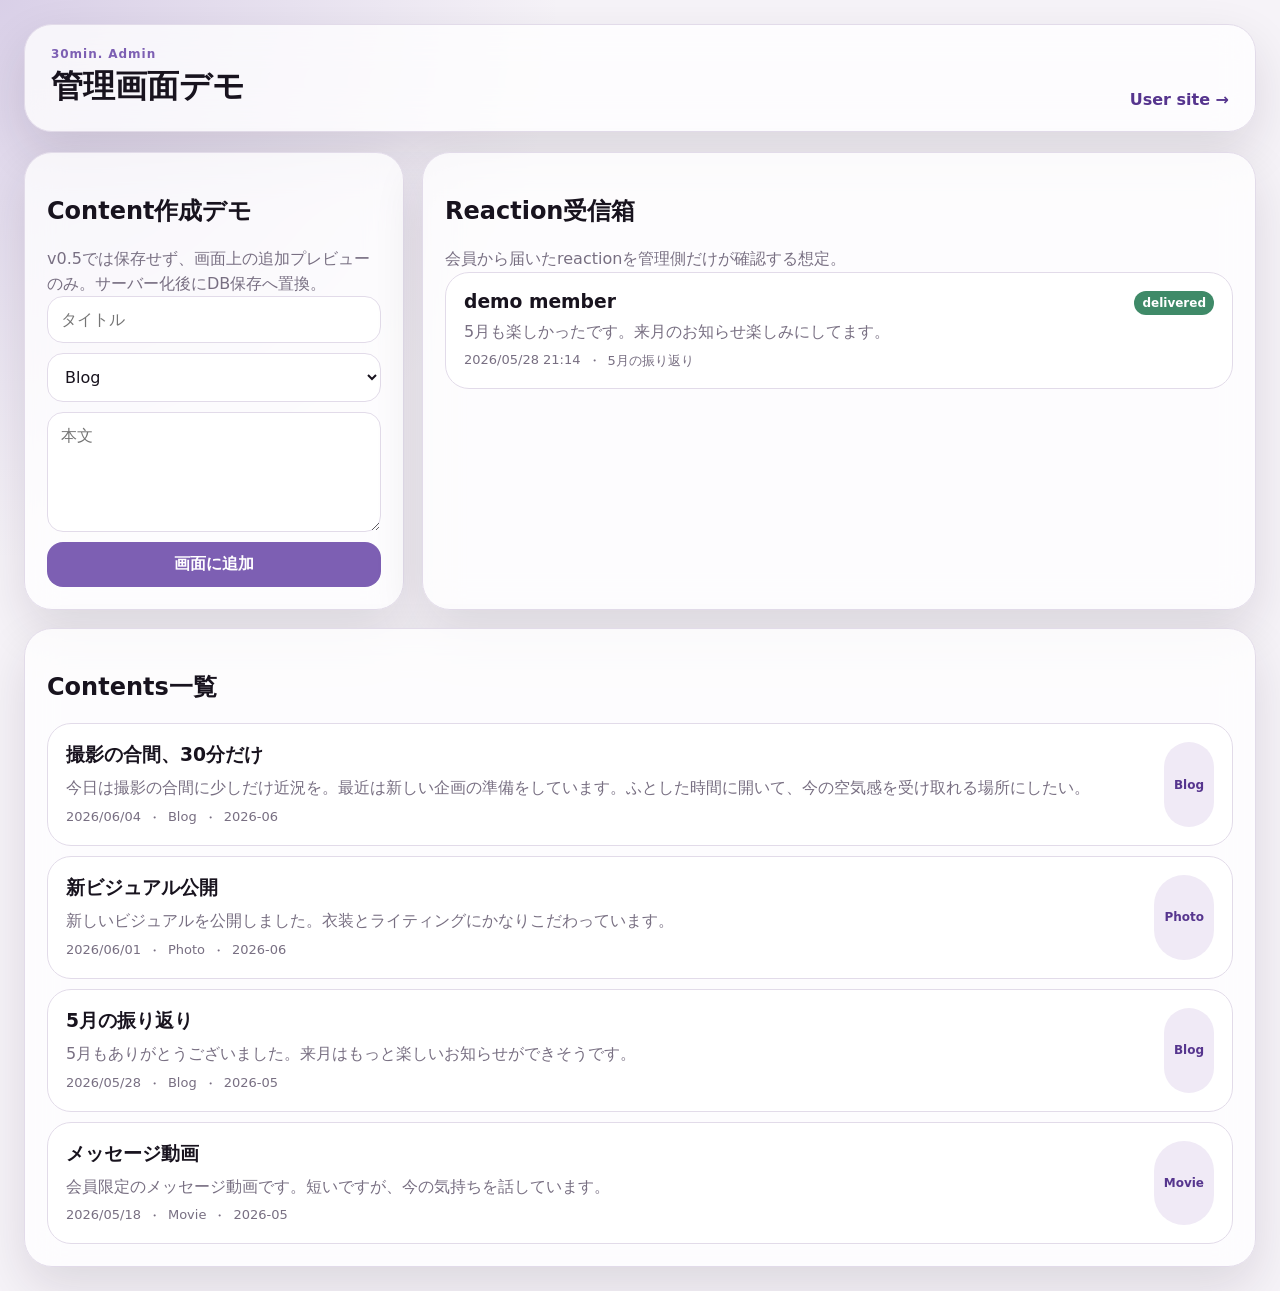
==== admin.html @ 9b10fd30 "Add files via upload" ====
<!DOCTYPE html>
<html lang="ja">
<head>
  <meta charset="UTF-8" />
  <meta name="viewport" content="width=device-width, initial-scale=1.0" />
  <title>30min. Admin Demo</title>
  <link rel="stylesheet" href="css/style.css" />
</head>
<body>
  <div class="admin-shell">
    <header class="admin-header"><div><p class="eyebrow">30min. Admin</p><h1>管理画面デモ</h1></div><a class="admin-link" href="index.html">User site →</a></header>
    <main class="admin-grid">
      <section class="panel"><h2>Content作成デモ</h2><p class="muted">v0.5では保存せず、画面上の追加プレビューのみ。サーバー化後にDB保存へ置換。</p><div class="form-grid"><input id="contentTitle" placeholder="タイトル" /><select id="contentCategory"><option>Blog</option><option>Photo</option><option>Movie</option><option>Goods</option></select><textarea id="contentBody" placeholder="本文"></textarea><button id="addContentBtn" class="primary-btn">画面に追加</button></div></section>
      <section class="panel"><h2>Reaction受信箱</h2><p class="muted">会員から届いたreactionを管理側だけが確認する想定。</p><div id="reactionInbox" class="list"></div></section>
      <section class="panel wide"><h2>Contents一覧</h2><div id="adminContents" class="list"></div></section>
    </main>
  </div>
  <script src="data/dummy-data.js"></script>
  <script src="js/admin.js"></script>
</body>
</html>
---- css/style.css ----
:root{--bg:#f6f3f8;--surface:#fff;--soft:#f0eaf6;--text:#18131e;--muted:#786f82;--line:#e2dbe9;--accent:#7d5fb3;--accent-strong:#56358e;--danger:#bd5069;--ok:#3f8a68;--shadow:0 20px 50px rgba(31,20,45,.12)}@media(prefers-color-scheme:dark){:root{--bg:#130f18;--surface:#211a29;--soft:#2c2436;--text:#f5edf9;--muted:#b9afc2;--line:#3d3349;--accent:#b99af2;--accent-strong:#d8c8ff;--shadow:0 20px 50px rgba(0,0,0,.32)}}*{box-sizing:border-box}body{margin:0;min-height:100vh;background:radial-gradient(circle at top left,rgba(125,95,179,.24),transparent 35rem),var(--bg);color:var(--text);font-family:system-ui,-apple-system,BlinkMacSystemFont,"Segoe UI",sans-serif}button,input,textarea,select{font:inherit}button{cursor:pointer}a{color:inherit}.site-shell{min-height:100vh;display:grid;grid-template-columns:280px 1fr;gap:24px;padding:24px}.sidebar,.main-panel,.panel,.admin-header{background:rgba(255,255,255,.76);border:1px solid var(--line);box-shadow:var(--shadow);backdrop-filter:blur(18px)}@media(prefers-color-scheme:dark){.sidebar,.main-panel,.panel,.admin-header{background:rgba(33,26,41,.8)}}.sidebar{border-radius:32px;padding:24px;display:flex;flex-direction:column;position:sticky;top:24px;height:calc(100vh - 48px)}.brand p,.eyebrow{margin:0 0 4px;color:var(--accent);letter-spacing:.08em;font-size:12px;font-weight:900}.brand h1,.topbar h2,.admin-header h1{margin:0}.desktop-nav{display:grid;gap:10px;margin-top:36px}.nav-item{border:0;border-radius:18px;padding:14px 16px;background:transparent;color:var(--muted);text-align:left;font-weight:900}.nav-item.active{background:var(--accent);color:white}.admin-link{margin-top:auto;color:var(--accent-strong);font-weight:900;text-decoration:none}.main-panel{border-radius:32px;overflow:hidden;min-width:0}.topbar{padding:24px 28px 14px;display:flex;align-items:center;justify-content:space-between;gap:16px}.content-area{padding:8px 28px 40px}.status-pill,.chip,.badge,.small-pill{display:inline-flex;align-items:center;justify-content:center;border-radius:999px;font-weight:900}.status-pill{padding:9px 13px;background:var(--soft);color:var(--accent-strong);border:1px solid var(--line)}.hero{min-height:260px;border-radius:32px;padding:30px;display:flex;flex-direction:column;justify-content:flex-end;background:linear-gradient(145deg,rgba(20,14,30,.02),rgba(20,14,30,.58)),radial-gradient(circle at 18% 18%,rgba(255,255,255,.7),transparent 10rem),linear-gradient(135deg,#8d72cb,#f4b8cf);color:#fff}.hero h2{font-size:clamp(32px,5vw,56px);margin:8px 0}.hero p{margin:0;opacity:.92}.section-title{margin:28px 2px 12px;color:var(--muted);font-size:15px;font-weight:900}.card-grid{display:grid;gap:14px}.home-grid{grid-template-columns:repeat(3,minmax(0,1fr))}.card{background:var(--surface);border:1px solid var(--line);border-radius:24px;padding:18px}.card.clickable:active{transform:scale(.99)}.card-row{display:flex;justify-content:space-between;gap:12px}.card h3{margin:0 0 8px}.card p,.muted{margin:0;color:var(--muted);line-height:1.55}.badge{background:var(--accent);color:white;min-width:26px;height:24px;padding:0 8px;font-size:12px}.badge.danger{background:var(--danger)}.badge.ok{background:var(--ok)}.badge-dot{display:inline-block;min-width:18px;height:18px;border-radius:999px;background:var(--danger);margin-left:7px;vertical-align:middle}.chip-row{display:flex;flex-wrap:wrap;gap:8px;margin:8px 0 18px}.chip{border:1px solid var(--line);background:var(--surface);color:var(--muted);padding:8px 12px}.chip.active{background:var(--accent);color:#fff;border-color:var(--accent)}.month-heading{margin:24px 2px 10px;color:var(--accent-strong);font-weight:900}.meta{display:flex;gap:7px;flex-wrap:wrap;color:var(--muted);font-size:13px;margin-top:8px}.detail-layout{display:grid;grid-template-columns:1fr 340px;gap:18px;align-items:start}.detail-media{height:220px;border-radius:28px;background:radial-gradient(circle at 70% 20%,rgba(255,255,255,.65),transparent 8rem),linear-gradient(135deg,#7756b0,#f2a9c3);margin:16px 0}.back-btn,.primary-btn,.ghost-btn{border:0;border-radius:16px;padding:12px 15px;font-weight:900}.back-btn,.ghost-btn{background:var(--soft);color:var(--accent-strong)}.primary-btn{background:var(--accent);color:white}textarea,input,select{width:100%;border:1px solid var(--line);border-radius:16px;padding:13px;background:var(--surface);color:var(--text)}textarea{min-height:120px;resize:vertical}.reaction-box{display:grid;gap:10px}.thanks{border-radius:20px;padding:14px;background:rgba(63,138,104,.12);color:var(--ok);font-weight:900;text-align:center}.hidden{display:none!important}.mobile-tabbar{display:none}.admin-shell{min-height:100vh;padding:24px}.admin-header{border-radius:28px;padding:22px 26px;display:flex;justify-content:space-between;gap:16px;align-items:center}.admin-grid{margin-top:20px;display:grid;grid-template-columns:380px 1fr;gap:18px}.panel{border-radius:28px;padding:22px}.panel.wide{grid-column:1/-1}.form-grid,.list{display:grid;gap:10px}.small-pill{background:var(--soft);color:var(--accent-strong);padding:6px 10px;font-size:12px}@media(max-width:820px){.site-shell{display:block;padding:0;min-height:100dvh}.sidebar{display:none}.main-panel{min-height:100dvh;border-radius:0;border:0;box-shadow:none;background:transparent}.topbar{padding:18px 18px 8px}.content-area{padding:8px 18px 104px}.hero{min-height:190px;padding:22px}.home-grid{grid-template-columns:1fr}.detail-layout{grid-template-columns:1fr}.mobile-tabbar{position:fixed;display:grid;grid-template-columns:repeat(4,1fr);left:10px;right:10px;bottom:max(10px,env(safe-area-inset-bottom));gap:6px;padding:9px;background:rgba(255,255,255,.78);border:1px solid var(--line);border-radius:24px;backdrop-filter:blur(18px);z-index:20}@media(prefers-color-scheme:dark){.mobile-tabbar{background:rgba(33,26,41,.82)}}.mobile-tab{position:relative;border:0;border-radius:17px;min-height:54px;background:transparent;color:var(--muted);font-size:11px;font-weight:900}.mobile-tab.active{background:var(--accent);color:white}.admin-shell{padding:14px}.admin-header{border-radius:22px}.admin-grid{grid-template-columns:1fr}}
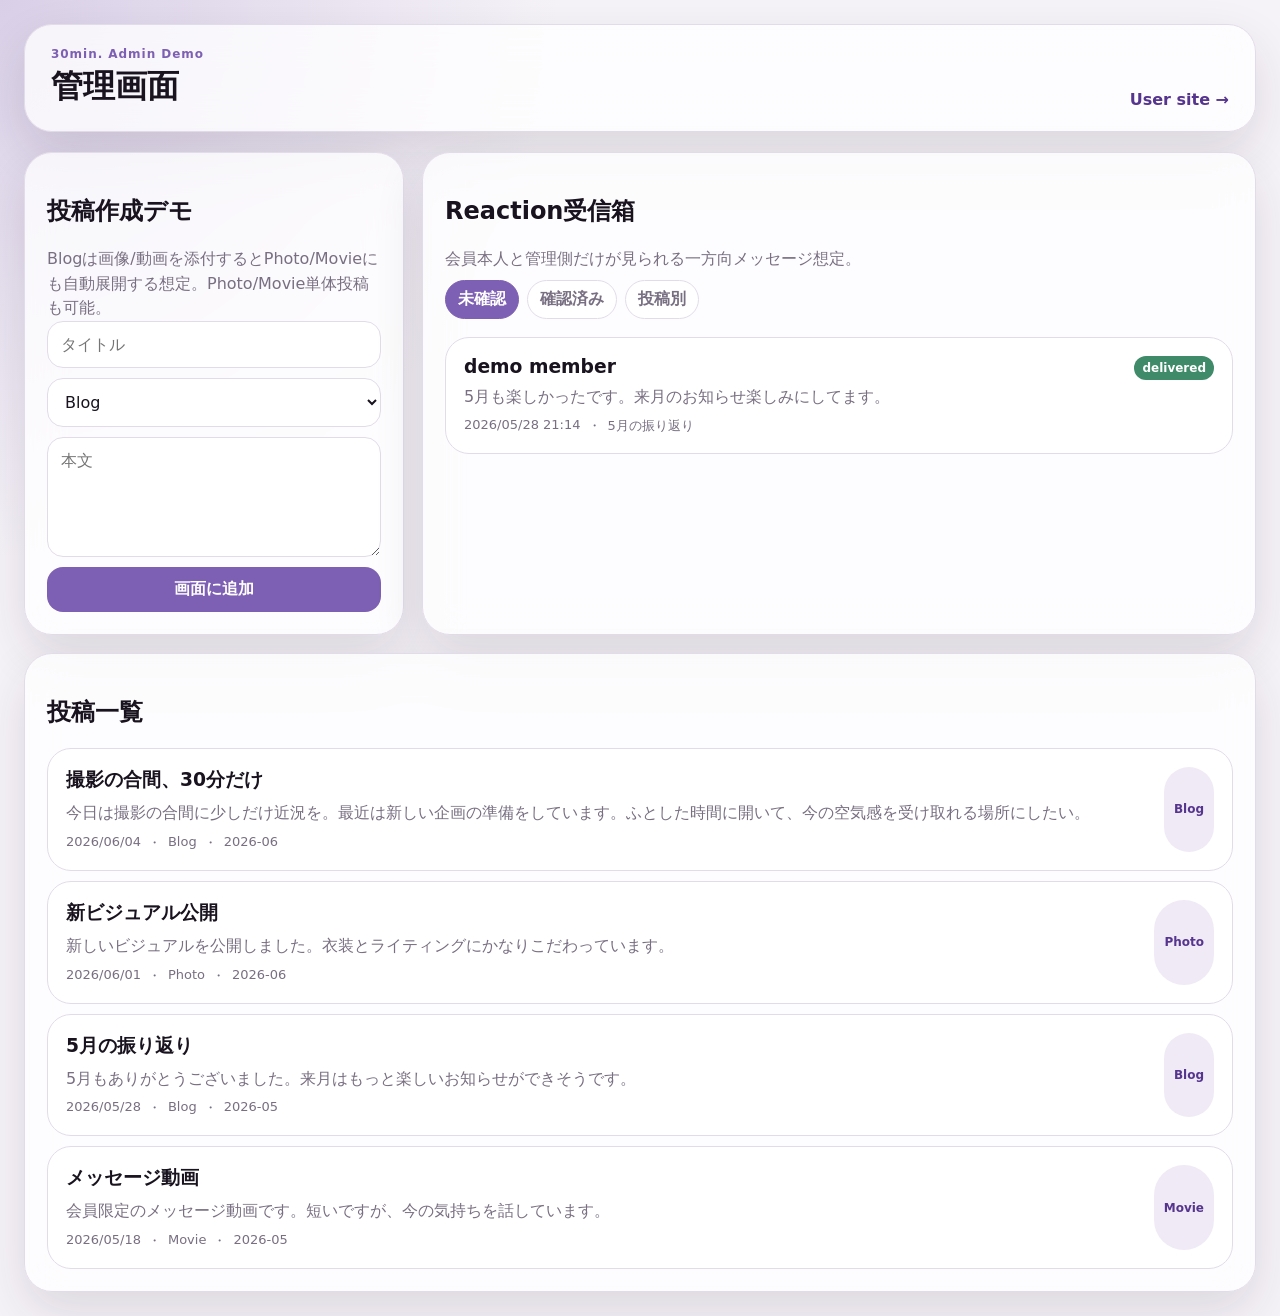
==== commit a4bb62e4: "Add files via upload" ====
--- a/admin.html
+++ b/admin.html
@@ -1,21 +1 @@
-<!DOCTYPE html>
-<html lang="ja">
-<head>
-  <meta charset="UTF-8" />
-  <meta name="viewport" content="width=device-width, initial-scale=1.0" />
-  <title>30min. Admin Demo</title>
-  <link rel="stylesheet" href="css/style.css" />
-</head>
-<body>
-  <div class="admin-shell">
-    <header class="admin-header"><div><p class="eyebrow">30min. Admin</p><h1>管理画面デモ</h1></div><a class="admin-link" href="index.html">User site →</a></header>
-    <main class="admin-grid">
-      <section class="panel"><h2>Content作成デモ</h2><p class="muted">v0.5では保存せず、画面上の追加プレビューのみ。サーバー化後にDB保存へ置換。</p><div class="form-grid"><input id="contentTitle" placeholder="タイトル" /><select id="contentCategory"><option>Blog</option><option>Photo</option><option>Movie</option><option>Goods</option></select><textarea id="contentBody" placeholder="本文"></textarea><button id="addContentBtn" class="primary-btn">画面に追加</button></div></section>
-      <section class="panel"><h2>Reaction受信箱</h2><p class="muted">会員から届いたreactionを管理側だけが確認する想定。</p><div id="reactionInbox" class="list"></div></section>
-      <section class="panel wide"><h2>Contents一覧</h2><div id="adminContents" class="list"></div></section>
-    </main>
-  </div>
-  <script src="data/dummy-data.js"></script>
-  <script src="js/admin.js"></script>
-</body>
-</html>
+<!doctype html><html lang="ja"><head><meta charset="utf-8"><meta name="viewport" content="width=device-width, initial-scale=1, viewport-fit=cover"><title>30min. Admin Demo v0.7</title><link rel="stylesheet" href="./css/style.css"></head><body><div class="admin-shell"><header class="admin-header"><div><p class="eyebrow">30min. Admin Demo</p><h1>管理画面</h1></div><a class="admin-link" href="./index.html">User site →</a></header><main class="admin-grid"><section class="panel"><h2>投稿作成デモ</h2><p class="muted">Blogは画像/動画を添付するとPhoto/Movieにも自動展開する想定。Photo/Movie単体投稿も可能。</p><div class="form-grid"><input id="contentTitle" placeholder="タイトル"><select id="contentCategory"><option>Blog</option><option>Photo</option><option>Movie</option><option>Goods</option></select><textarea id="contentBody" placeholder="本文"></textarea><button class="primary-btn" id="addContentBtn">画面に追加</button></div></section><section class="panel"><h2>Reaction受信箱</h2><p class="muted">会員本人と管理側だけが見られる一方向メッセージ想定。</p><div class="chip-row"><span class="chip active">未確認</span><span class="chip">確認済み</span><span class="chip">投稿別</span></div><div class="list" id="reactionInbox"></div></section><section class="panel wide"><h2>投稿一覧</h2><div class="list" id="adminContents"></div></section></main></div><script src="./data/dummy-data.js"></script><script src="./js/admin.js"></script></body></html>
